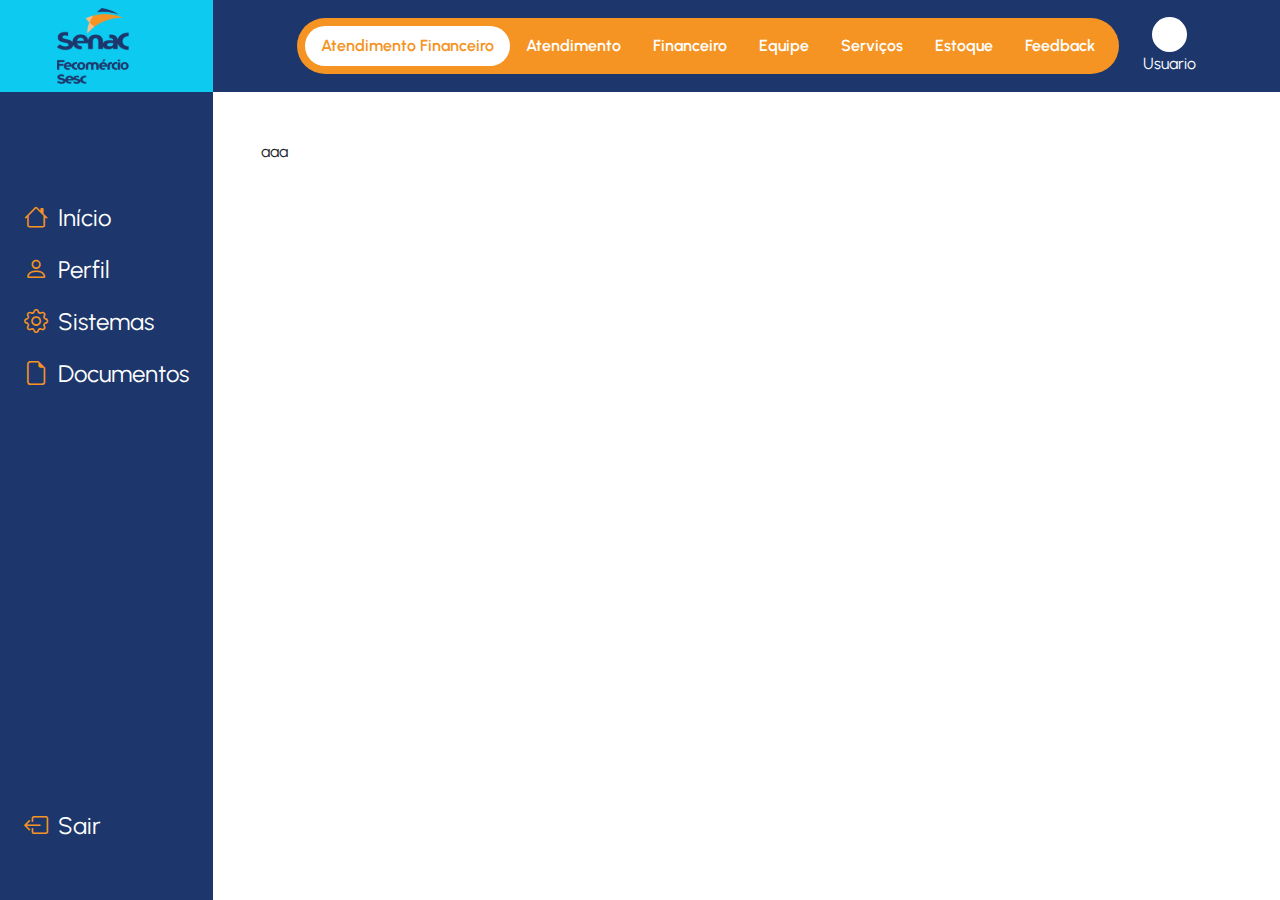
==== index.html @ c38890ae "layout header aside" ====
<!DOCTYPE html>
<html lang="pt-br">
<head>
    <meta charset="UTF-8">
    <meta name="viewport" content="width=device-width, initial-scale=1.0">
    <title>Salão de Beleza Senac</title>
    <link rel="stylesheet" href="https://cdn.jsdelivr.net/npm/bootstrap-icons@1.11.3/font/bootstrap-icons.min.css">
    <link href="https://cdn.jsdelivr.net/npm/bootstrap@5.3.3/dist/css/bootstrap.min.css" rel="stylesheet" integrity="sha384-QWTKZyjpPEjISv5WaRU9OFeRpok6YctnYmDr5pNlyT2bRjXh0JMhjY6hW+ALEwIH" crossorigin="anonymous">
    <link rel="stylesheet" href="global.css">
</head>
<body class="fonte-urbanist">
    <div class="row g-0">
        <!-- barra lateral -->
        <aside class="col-xl-2 d-none d-xl-block">
                <!-- logo -->
                <div class="p-2 bg-info d-flex justify-content-center align-items-center">
                    <img src="assets/senac.logo.svg" width="100px" alt="">
                </div>
        </aside>
        <!-- header -->
        <nav class="col-12 col-xl-10 bg-primaria navbar" style="height: 92.41px;">
            <div class="container justify-content-between justify-content-xl-center ju gap-4">
                <!-- menu lateral -->
                <button class="d-xl-none d-block navbar-toggler border-white" type="button" data-bs-toggle="offcanvas" data-bs-target="#offcanvasNavbar" aria-controls="offcanvasNavbar" aria-label="Toggle navigation">
                    <i class="bi bi-list" style="color: white;"></i>
                </button>
                <!-- titulo -->
                <!-- <h2 class="h2 d-xl-none d-block texto-secundario">Salão de Beleza Senac</h2> -->
                <!-- menu -->
                <ul class="nav nav-pills bg-secundaria p-2 rounded-5 fw-semibold d-none d-xl-flex">
                    <!-- quando ativo usar essas classes == active bg-white texto-secundario rounded-5 -->
                    <li class="nav-item">
                        <a class="nav-link active bg-white texto-secundario rounded-5" href="#">Atendimento Financeiro</a>
                    </li>
                    <li class="nav-item">
                        <a class="nav-link text-white" href="#">Atendimento</a>
                    </li>
                    <li class="nav-item">
                        <a class="nav-link text-white" href="#">Financeiro</a>
                    </li>
                    <li class="nav-item">
                        <a class="nav-link text-white" href="#">Equipe</a>
                    </li>
                    <li class="nav-item">
                        <a class="nav-link text-white" href="#">Serviços</a>
                    </li>
                    <li class="nav-item">
                        <a class="nav-link text-white" href="#">Estoque</a>
                    </li>
                    <li class="nav-item">
                        <a class="nav-link text-white" href="#">Feedback</a>
                    </li>
                </ul>
                <div class="d-flex flex-column justify-content-center align-items-center">
                    <div class="rounded-5 bg-white" style="width: 35px; height: 35px;"></div>
                    <span class="text-white">Usuario</span>
                </div>
            </div>
        </nav>
    </div>
    <div class="row g-0" style="min-height: calc(100vh - 92.41px);">
        <aside class="col-xl-2 d-none d-xl-flex bg-primaria text-white flex-xl-column align-items-center" style="padding-top: 100px; min-height: calc(100vh - 92.41px);">
            <ul class="nav flex-column h-100 pb-5">
                <li class="nav-item">
                    <a href="" class="nav-link" style="font-size: 24px;">
                        <i class="bi bi-house texto-secundario me-1"></i>
                        <span class="text-white">
                            Início
                        </span>
                    </a>
                </li>
                <li class="nav-item">
                    <a href="" class="nav-link" style="font-size: 24px;">
                        <i class="bi bi-person texto-secundario me-1"></i>
                        <span class="text-white">
                            Perfil
                        </span>
                    </a>
                </li>
                <li class="nav-item">
                    <a href="" class="nav-link" style="font-size: 24px;">
                        <i class="bi bi-gear texto-secundario me-1"></i>
                        <span class="text-white">
                            Sistemas
                        </span>
                    </a>
                </li>
                <li class="nav-item">
                    <a href="" class="nav-link" style="font-size: 24px;">
                        <i class="bi bi-file-earmark texto-secundario me-1"></i>
                        <span class="text-white">
                            Documentos
                        </span>
                    </a>
                </li>
                <li class="nav-item mt-auto" >
                    <a href="" class="nav-link" style="font-size: 24px;">
                        <i class="bi bi-box-arrow-left texto-secundario me-1"></i>
                        <span class="text-white">
                            Sair
                        </span>
                    </a>
                </li>
            </ul>
        </aside>
        <main class="col-10 p-5">aaa</main>
    </div>

    <script src="https://cdn.jsdelivr.net/npm/bootstrap@5.3.3/dist/js/bootstrap.bundle.min.js" integrity="sha384-YvpcrYf0tY3lHB60NNkmXc5s9fDVZLESaAA55NDzOxhy9GkcIdslK1eN7N6jIeHz" crossorigin="anonymous"></script>
</body>
</html>
---- global.css ----
@import url('https://fonts.googleapis.com/css2?family=Urbanist:ital,wght@0,100..900;1,100..900&display=swap');

*{
    padding: 0;
    margin: 0;
    box-sizing: border-box;
}

html, body{
    height: 100%;
}

:root{
    --cor-primaria: #1D376C;
    --cor-secundaria: #F59323;
    --cor-terciaria: #FABF80;
    
    --texto-preto: #333333;
    --texto-branco: #ffffff;
    --texto-secundario: #F59323;

    --cor-sucesso: #A7D741;
    --cor-perigo: #FF0505;
    --cor-informacao: #40A8CE;

    --fonte-primaria: "Urbanist", sans-serif;
}

.texto-preto{
    color: var(--texto-preto) !important;
}

.texto-branco{
    color: var(--texto-branco) !important;
}

.texto-secundario{
    color: var(--texto-secundario) !important;
}

.fonte-urbanist{
    font-family: var(--fonte-primaria) !important;
}

.bg-primaria{
    background-color: var(--cor-primaria) !important;
}

.bg-secundaria{
    background-color: var(--cor-secundaria) !important;
}

.bg-terciaria{
    background-color: var(--cor-terciaria) !important;
}

.bg-sucesso{
    background-color: var(--cor-sucesso) !important;
}

.bg-perigo{
    background-color: var(--cor-perigo) !important;
}

.bg-informacao{
    background-color: var(--cor-informacao) !important;
}
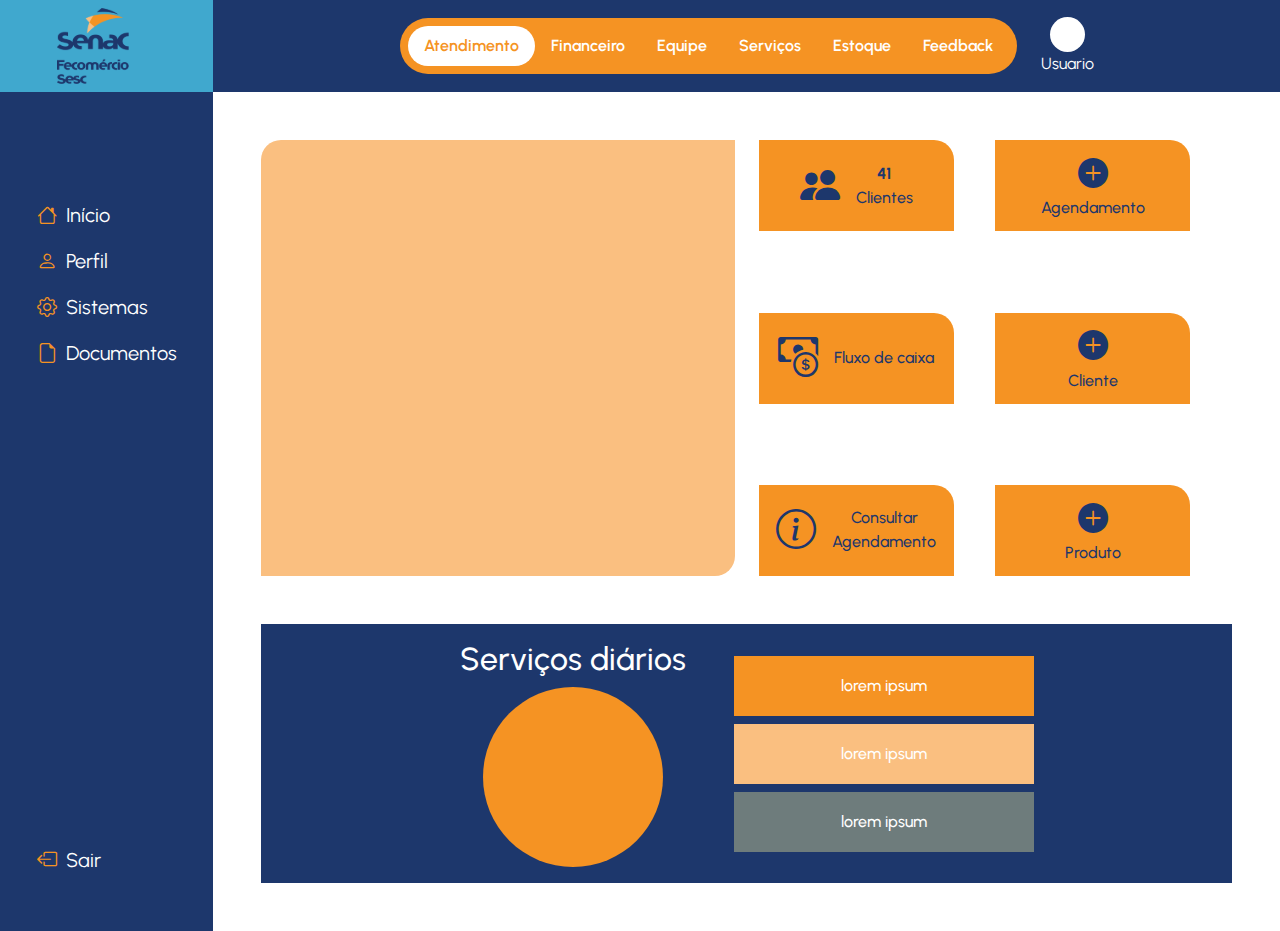
==== commit ad8c08be: "visual e paginas" ====
--- a/index.html
+++ b/index.html
@@ -1,39 +1,109 @@
 <!DOCTYPE html>
 <html lang="pt-br">
+
 <head>
     <meta charset="UTF-8">
     <meta name="viewport" content="width=device-width, initial-scale=1.0">
     <title>Salão de Beleza Senac</title>
     <link rel="stylesheet" href="https://cdn.jsdelivr.net/npm/bootstrap-icons@1.11.3/font/bootstrap-icons.min.css">
-    <link href="https://cdn.jsdelivr.net/npm/bootstrap@5.3.3/dist/css/bootstrap.min.css" rel="stylesheet" integrity="sha384-QWTKZyjpPEjISv5WaRU9OFeRpok6YctnYmDr5pNlyT2bRjXh0JMhjY6hW+ALEwIH" crossorigin="anonymous">
+    <link href="https://cdn.jsdelivr.net/npm/bootstrap@5.3.3/dist/css/bootstrap.min.css" rel="stylesheet"
+        integrity="sha384-QWTKZyjpPEjISv5WaRU9OFeRpok6YctnYmDr5pNlyT2bRjXh0JMhjY6hW+ALEwIH" crossorigin="anonymous">
     <link rel="stylesheet" href="global.css">
 </head>
+
 <body class="fonte-urbanist">
     <div class="row g-0">
         <!-- barra lateral -->
         <aside class="col-xl-2 d-none d-xl-block">
-                <!-- logo -->
-                <div class="p-2 bg-info d-flex justify-content-center align-items-center">
-                    <img src="assets/senac.logo.svg" width="100px" alt="">
-                </div>
+            <!-- logo -->
+            <div class="p-2 bg-informacao d-flex justify-content-center align-items-center">
+                <img src="assets/senac.logo.svg" width="100px" alt="">
+            </div>
         </aside>
         <!-- header -->
         <nav class="col-12 col-xl-10 bg-primaria navbar" style="height: 92.41px;">
             <div class="container justify-content-between justify-content-xl-center ju gap-4">
                 <!-- menu lateral -->
-                <button class="d-xl-none d-block navbar-toggler border-white" type="button" data-bs-toggle="offcanvas" data-bs-target="#offcanvasNavbar" aria-controls="offcanvasNavbar" aria-label="Toggle navigation">
+                <button class="d-xl-none d-block navbar-toggler border-white" type="button" data-bs-toggle="offcanvas"
+                    data-bs-target="#offcanvasNavbar" aria-controls="offcanvasNavbar" aria-label="Toggle navigation">
                     <i class="bi bi-list" style="color: white;"></i>
                 </button>
-                <!-- titulo -->
-                <!-- <h2 class="h2 d-xl-none d-block texto-secundario">Salão de Beleza Senac</h2> -->
+                <!-- menu lateral -->
+                <div class="offcanvas offcanvas-start" tabindex="-1" id="offcanvasNavbar"
+                    aria-labelledby="offcanvasNavbarLabel">
+                    <div class="offcanvas-header bg-informacao">
+                        <h5 class="offcanvas-title" id="offcanvasNavbarLabel">
+                            <img src="assets/senac.logo.svg" width="100px" alt="">
+                        </h5>
+                        <button type="button" class="btn-close" data-bs-dismiss="offcanvas" aria-label="Close"></button>
+                    </div>
+                    <div class="offcanvas-body bg-primaria">
+                        <ul class="nav flex-column h-100 pb-5">
+                            <li class="nav-item">
+                                <div class="dropdown py-1 px-3">
+                                    <a class="btn btn-lg text-white fw-semibold bg-secundaria dropdown-toggle w-100"
+                                        href="#" role="button" data-bs-toggle="dropdown" aria-expanded="false">
+                                        Páginas
+                                    </a>
+
+                                    <ul class="dropdown-menu">
+                                        <li><a class="dropdown-item" href="#">Atendimento</a></li>
+                                        <li><a class="dropdown-item" href="#">Financeiro</a></li>
+                                        <li><a class="dropdown-item" href="#">Equipe</a></li>
+                                        <li><a class="dropdown-item" href="#">Serviços</a></li>
+                                        <li><a class="dropdown-item" href="#">Estoque</a></li>
+                                        <li><a class="dropdown-item" href="#">Feedback</a></li>
+                                    </ul>
+                                </div>
+                            </li>
+                            <li class="nav-item">
+                                <a href="" class="nav-link" style="font-size: 24px;">
+                                    <i class="bi bi-house texto-secundario me-1"></i>
+                                    <span class="text-white">
+                                        Início
+                                    </span>
+                                </a>
+                            </li>
+                            <li class="nav-item">
+                                <a href="" class="nav-link" style="font-size: 24px;">
+                                    <i class="bi bi-person texto-secundario me-1"></i>
+                                    <span class="text-white">
+                                        Perfil
+                                    </span>
+                                </a>
+                            </li>
+                            <li class="nav-item">
+                                <a href="" class="nav-link" style="font-size: 24px;">
+                                    <i class="bi bi-gear texto-secundario me-1"></i>
+                                    <span class="text-white">
+                                        Sistemas
+                                    </span>
+                                </a>
+                            </li>
+                            <li class="nav-item">
+                                <a href="" class="nav-link" style="font-size: 24px;">
+                                    <i class="bi bi-file-earmark texto-secundario me-1"></i>
+                                    <span class="text-white">
+                                        Documentos
+                                    </span>
+                                </a>
+                            </li>
+                            <li class="nav-item">
+                                <a href="" class="nav-link" style="font-size: 24px;">
+                                    <i class="bi bi-box-arrow-left texto-secundario me-1"></i>
+                                    <span class="text-white">
+                                        Sair
+                                    </span>
+                                </a>
+                            </li>
+                        </ul>
+                    </div>
+                </div>
                 <!-- menu -->
                 <ul class="nav nav-pills bg-secundaria p-2 rounded-5 fw-semibold d-none d-xl-flex">
                     <!-- quando ativo usar essas classes == active bg-white texto-secundario rounded-5 -->
                     <li class="nav-item">
-                        <a class="nav-link active bg-white texto-secundario rounded-5" href="#">Atendimento Financeiro</a>
-                    </li>
-                    <li class="nav-item">
-                        <a class="nav-link text-white" href="#">Atendimento</a>
+                        <a class="nav-link active bg-white texto-secundario rounded-5" href="#">Atendimento</a>
                     </li>
                     <li class="nav-item">
                         <a class="nav-link text-white" href="#">Financeiro</a>
@@ -59,10 +129,11 @@
         </nav>
     </div>
     <div class="row g-0" style="min-height: calc(100vh - 92.41px);">
-        <aside class="col-xl-2 d-none d-xl-flex bg-primaria text-white flex-xl-column align-items-center" style="padding-top: 100px; min-height: calc(100vh - 92.41px);">
+        <aside class="col-xl-2 d-none d-xl-flex bg-primaria text-white flex-xl-column align-items-center"
+            style="padding-top: 100px; min-height: calc(100vh - 92.41px);">
             <ul class="nav flex-column h-100 pb-5">
                 <li class="nav-item">
-                    <a href="" class="nav-link" style="font-size: 24px;">
+                    <a href="" class="nav-link" style="font-size: 20px;">
                         <i class="bi bi-house texto-secundario me-1"></i>
                         <span class="text-white">
                             Início
@@ -70,7 +141,7 @@
                     </a>
                 </li>
                 <li class="nav-item">
-                    <a href="" class="nav-link" style="font-size: 24px;">
+                    <a href="" class="nav-link" style="font-size: 20px;">
                         <i class="bi bi-person texto-secundario me-1"></i>
                         <span class="text-white">
                             Perfil
@@ -78,7 +149,7 @@
                     </a>
                 </li>
                 <li class="nav-item">
-                    <a href="" class="nav-link" style="font-size: 24px;">
+                    <a href="" class="nav-link" style="font-size: 20px;">
                         <i class="bi bi-gear texto-secundario me-1"></i>
                         <span class="text-white">
                             Sistemas
@@ -86,15 +157,15 @@
                     </a>
                 </li>
                 <li class="nav-item">
-                    <a href="" class="nav-link" style="font-size: 24px;">
+                    <a href="" class="nav-link" style="font-size: 20px;">
                         <i class="bi bi-file-earmark texto-secundario me-1"></i>
                         <span class="text-white">
                             Documentos
                         </span>
                     </a>
                 </li>
-                <li class="nav-item mt-auto" >
-                    <a href="" class="nav-link" style="font-size: 24px;">
+                <li class="nav-item mt-auto">
+                    <a href="" class="nav-link" style="font-size: 20px;">
                         <i class="bi bi-box-arrow-left texto-secundario me-1"></i>
                         <span class="text-white">
                             Sair
@@ -103,9 +174,151 @@
                 </li>
             </ul>
         </aside>
-        <main class="col-10 p-5">aaa</main>
+        <main class="col-10 p-5 container-sm">
+            <section class="row">
+                <section class="col-12 col-xl-6">
+                    <div class="w-100 bg-terciaria" style="height: 436px; border-radius: 20px 0 20px 0;">
+
+                    </div>
+                </section>
+                <section class="col-12 col-xl-6 mt-5 mt-xl-0">
+                    <!-- grid de cards -->
+                    <div class="w-100" style="height: 436px;">
+                        <div class="w-100 row" style="height: 33.3%;">
+                            <div class="col-6 d-flex align-items-start">
+                                <!-- card -->
+                                <div class="bg-secundaria texto-primario d-flex justify-content-center align-items-center gap-3"
+                                    style="width: 195px; height: 91px; border-top-right-radius: 20px;">
+                                    <i class="bi bi-people-fill" style="font-size: 40px;"></i>
+                                    <div class="d-flex flex-column align-items-center justify-content-center">
+                                        <span class="fw-bold">41</span>
+                                        <span class="fw-medium">Clientes</span>
+                                    </div>
+                                </div>
+                            </div>
+                            <div class="col-6 d-flex align-items-start">
+                                <!-- button -->
+                                <button type="button"
+                                    class="border-0 bg-secundaria texto-primario d-flex flex-column justify-content-center align-items-center"
+                                    style="width: 195px; height: 91px; border-top-right-radius: 20px; cursor: pointer;"
+                                    data-bs-toggle="modal" data-bs-target="#exampleModal">
+                                    <i class="bi bi-plus-circle-fill" style="font-size: 30px;"></i>
+                                    <span class="fw-medium">Agendamento</span>
+                                </button>
+                                <!-- modal -->
+                                <div class="modal fade" id="exampleModal" tabindex="-1"
+                                    aria-labelledby="exampleModalLabel" aria-hidden="true">
+                                    <div class="modal-dialog modal-fullscreen">
+                                        <div class="modal-content">
+                                            <div class="modal-header">
+                                                <h1 class="modal-title fs-5 texto-primario" id="exampleModalLabel">
+                                                    <i class="bi bi-plus-square"></i>
+                                                    Cadastro funcionário
+                                                </h1>
+                                                <button type="button" class="btn-close" data-bs-dismiss="modal"
+                                                    aria-label="Close"></button>
+                                            </div>
+                                            <div class="modal-body">
+                                                <section class="border border-1 border-secondary" style="min-height: 500px;">
+                                                    <div class="w-100 border-bottom d-flex" style="border-color: #ccc;">
+                                                        <button class="w-100 bg-white tab-menu-ativo" style="width: 33.3%;; height: 76px; border: 0;" id="agendar"
+                                                        >
+                                                            Agendar Horário
+                                                        </button>
+                                                        <button class="w-100 bg-white" style="width: 33.3%; height: 76px; border: 0;" id="bloquear">
+                                                            Bloquear Horário
+                                                        </button>
+                                                        <button class="w-100 bg-white" style="width: 33.3%; height: 76px; border: 0;" id="desbloquear">
+                                                            Desbloquear Horário
+                                                        </button>
+                                                    </div>
+                                                    <div class="p-4" id="conteudo-modal">
+                                                        <!-- inserido dinamicamente com js -->
+                                                        
+                                                    </div>
+                                                </section>
+                                            </div>
+                                            <div class="modal-footer">
+                                                <button type="button" class="btn bg-sucesso text-white w-100"
+                                                    data-bs-dismiss="modal" id="btn-agenda">Agendar</button>
+                                            </div>
+                                        </div>
+                                    </div>
+                                </div>
+                            </div>
+                        </div>
+                        <div class="w-100 row" style="height: 33.3%;">
+                            <div class="col-6 d-flex align-items-center">
+                                <!-- card -->
+                                <div class="bg-secundaria texto-primario d-flex justify-content-center align-items-center gap-3"
+                                    style="width: 195px; height: 91px; border-top-right-radius: 20px;">
+                                    <i class="bi bi-cash-coin" style="font-size: 40px;"></i>
+                                    <div class="d-flex flex-column align-items-center justify-content-center">
+                                        <span class="fw-medium">Fluxo de caixa</span>
+                                    </div>
+                                </div>
+                            </div>
+                            <div class="col-6 d-flex align-items-center">
+                                <!-- button -->
+                                <div class="bg-secundaria texto-primario d-flex flex-column justify-content-center align-items-center"
+                                    style="width: 195px; height: 91px; border-top-right-radius: 20px; cursor: pointer;">
+                                    <i class="bi bi-plus-circle-fill" style="font-size: 30px;"></i>
+                                    <span class="fw-medium">Cliente</span>
+                                </div>
+                            </div>
+                        </div>
+                        <div class="w-100 row" style="height: 33.3%;">
+                            <div class="col-6 d-flex align-items-end">
+                                <!-- card -->
+                                <div class="bg-secundaria texto-primario d-flex justify-content-center align-items-center gap-3"
+                                    style="width: 195px; height: 91px; border-top-right-radius: 20px;">
+                                    <i class="bi bi-info-circle" style="font-size: 40px;"></i>
+                                    <div class="d-flex flex-column align-items-center justify-content-center">
+                                        <span class="fw-medium">Consultar</span>
+                                        <span class="fw-medium">Agendamento</span>
+                                    </div>
+                                </div>
+                            </div>
+                            <div class="col-6 d-flex align-items-end">
+                                <!-- button -->
+                                <div class="bg-secundaria texto-primario d-flex flex-column justify-content-center align-items-center"
+                                    style="width: 195px; height: 91px; border-top-right-radius: 20px; cursor: pointer;">
+                                    <i class="bi bi-plus-circle-fill" style="font-size: 30px;"></i>
+                                    <span class="fw-medium">Produto</span>
+                                </div>
+                            </div>
+                        </div>
+                    </div>
+                </section>
+            </section>
+            <!-- seção grafico -->
+            <section class="w-100 bg-primaria mt-5 p-3 d-flex align-items-center justify-content-center gap-5">
+                <div class="d-flex flex-column justify-content-center align-items-center text-white">
+                    <h2>Serviços diários</h2>
+                    <div class="bg-secundaria" style="width: 180px; height: 180px; border-radius: 50%;"></div>
+                </div>
+                <div class="d-flex flex-column gap-2 w-100" style="max-width: 300px;">
+                    <div class="w-100 bg-secundaria d-flex justify-content-center align-items-center fw-medium text-white"
+                        style="height: 60px;">
+                        lorem ipsum
+                    </div>
+                    <div class="w-100 bg-terciaria d-flex justify-content-center align-items-center fw-medium text-white"
+                        style="height: 60px;">
+                        lorem ipsum
+                    </div>
+                    <div class="w-100 bg-cinza d-flex justify-content-center align-items-center fw-medium text-white"
+                        style="height: 60px;">
+                        lorem ipsum
+                    </div>
+                </div>
+            </section>
+        </main>
     </div>
 
-    <script src="https://cdn.jsdelivr.net/npm/bootstrap@5.3.3/dist/js/bootstrap.bundle.min.js" integrity="sha384-YvpcrYf0tY3lHB60NNkmXc5s9fDVZLESaAA55NDzOxhy9GkcIdslK1eN7N6jIeHz" crossorigin="anonymous"></script>
+    <script src="https://cdn.jsdelivr.net/npm/bootstrap@5.3.3/dist/js/bootstrap.bundle.min.js"
+        integrity="sha384-YvpcrYf0tY3lHB60NNkmXc5s9fDVZLESaAA55NDzOxhy9GkcIdslK1eN7N6jIeHz"
+        crossorigin="anonymous"></script>
+    <script src="index.js"></script>
 </body>
+
 </html>--- a/global.css
+++ b/global.css
@@ -19,9 +19,12 @@
     --texto-branco: #ffffff;
     --texto-secundario: #F59323;
 
+    --cor-table: #d9d9d9;
+
     --cor-sucesso: #A7D741;
     --cor-perigo: #FF0505;
     --cor-informacao: #40A8CE;
+    --cor-cinza: #6E7C7C;
 
     --fonte-primaria: "Urbanist", sans-serif;
 }
@@ -32,6 +35,10 @@
 
 .texto-branco{
     color: var(--texto-branco) !important;
+}
+
+.texto-primario{
+    color: var(--cor-primaria) !important;
 }
 
 .texto-secundario{
@@ -64,4 +71,16 @@
 
 .bg-informacao{
     background-color: var(--cor-informacao) !important;
+}
+
+.bg-cinza{
+    background-color: var(--cor-cinza) !important;
+}
+
+.bg-table{
+    background-color: var(--cor-table) !important;
+}
+
+.tab-menu-ativo{
+    border-top: 10px solid var(--cor-primaria) !important;
 }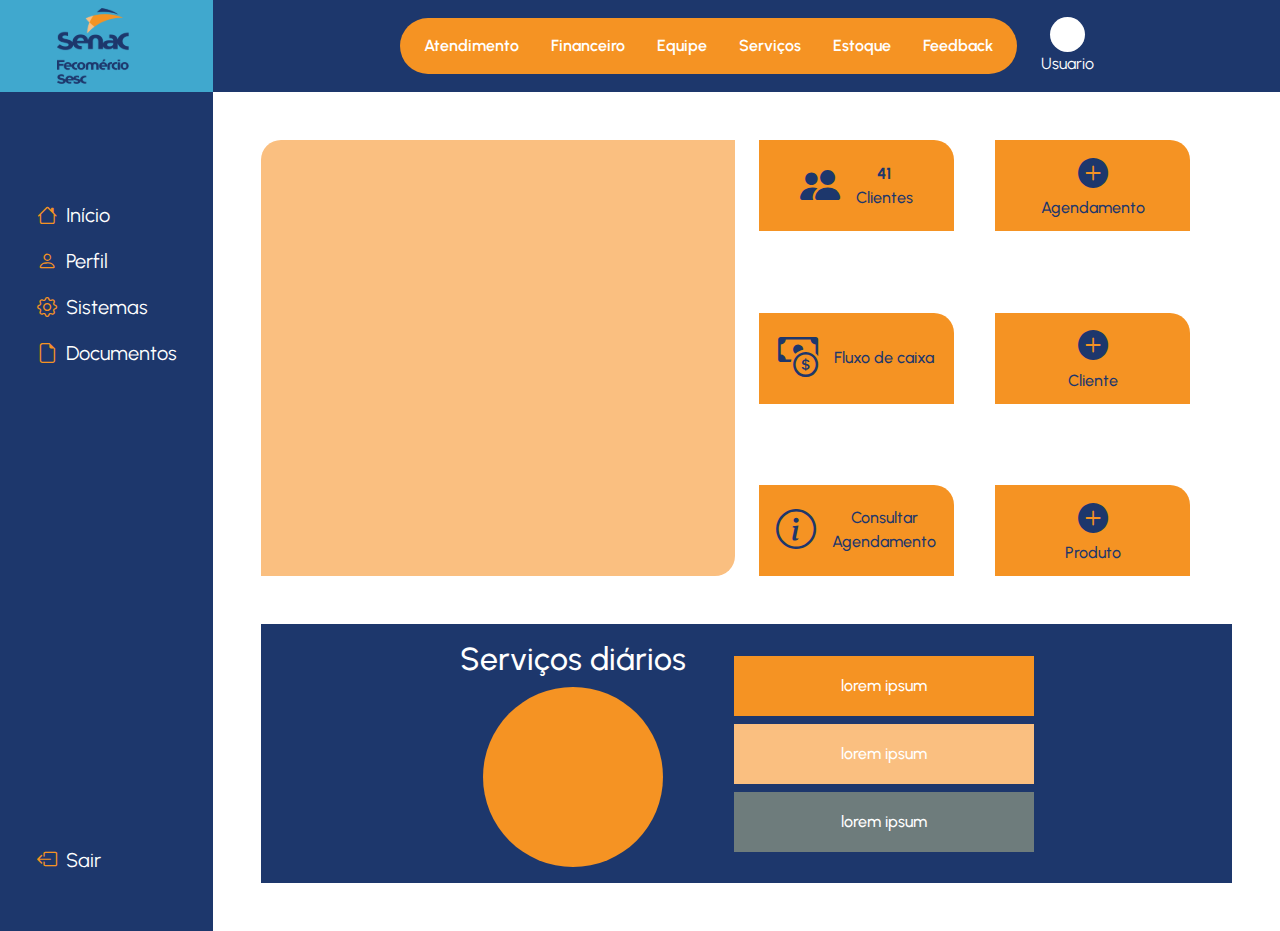
==== commit b2e47fd2: "linkagem" ====
--- a/index.html
+++ b/index.html
@@ -47,17 +47,17 @@
                                     </a>
 
                                     <ul class="dropdown-menu">
-                                        <li><a class="dropdown-item" href="#">Atendimento</a></li>
-                                        <li><a class="dropdown-item" href="#">Financeiro</a></li>
-                                        <li><a class="dropdown-item" href="#">Equipe</a></li>
-                                        <li><a class="dropdown-item" href="#">Serviços</a></li>
-                                        <li><a class="dropdown-item" href="#">Estoque</a></li>
-                                        <li><a class="dropdown-item" href="#">Feedback</a></li>
+                                        <li><a class="dropdown-item" href="./pages/atendimento.html">Atendimento</a></li>
+                                        <li><a class="dropdown-item" href="./pages/financeiro.html">Financeiro</a></li>
+                                        <li><a class="dropdown-item" href="./pages/equipe.html">Equipe</a></li>
+                                        <li><a class="dropdown-item" href="./pages/servicos.html">Serviços</a></li>
+                                        <li><a class="dropdown-item" href="./pages/estoque.html">Estoque</a></li>
+                                        <li><a class="dropdown-item" href="./pages/feedback.html">Feedback</a></li>
                                     </ul>
                                 </div>
                             </li>
                             <li class="nav-item">
-                                <a href="" class="nav-link" style="font-size: 24px;">
+                                <a href="./index.html" class="nav-link" style="font-size: 24px;">
                                     <i class="bi bi-house texto-secundario me-1"></i>
                                     <span class="text-white">
                                         Início
@@ -103,22 +103,22 @@
                 <ul class="nav nav-pills bg-secundaria p-2 rounded-5 fw-semibold d-none d-xl-flex">
                     <!-- quando ativo usar essas classes == active bg-white texto-secundario rounded-5 -->
                     <li class="nav-item">
-                        <a class="nav-link active bg-white texto-secundario rounded-5" href="#">Atendimento</a>
-                    </li>
-                    <li class="nav-item">
-                        <a class="nav-link text-white" href="#">Financeiro</a>
-                    </li>
-                    <li class="nav-item">
-                        <a class="nav-link text-white" href="#">Equipe</a>
-                    </li>
-                    <li class="nav-item">
-                        <a class="nav-link text-white" href="#">Serviços</a>
-                    </li>
-                    <li class="nav-item">
-                        <a class="nav-link text-white" href="#">Estoque</a>
-                    </li>
-                    <li class="nav-item">
-                        <a class="nav-link text-white" href="#">Feedback</a>
+                        <a class="nav-link text-white" href="./pages/atendimento.html">Atendimento</a>
+                    </li>
+                    <li class="nav-item">
+                        <a class="nav-link text-white" href="./pages/financeiro.html">Financeiro</a>
+                    </li>
+                    <li class="nav-item">
+                        <a class="nav-link text-white" href="./pages/equipe.html">Equipe</a>
+                    </li>
+                    <li class="nav-item">
+                        <a class="nav-link text-white" href="./pages/servicos.html">Serviços</a>
+                    </li>
+                    <li class="nav-item">
+                        <a class="nav-link text-white" href="./pages/estoque.html">Estoque</a>
+                    </li>
+                    <li class="nav-item">
+                        <a class="nav-link text-white" href="./pages/feedback.html">Feedback</a>
                     </li>
                 </ul>
                 <div class="d-flex flex-column justify-content-center align-items-center">
@@ -133,7 +133,7 @@
             style="padding-top: 100px; min-height: calc(100vh - 92.41px);">
             <ul class="nav flex-column h-100 pb-5">
                 <li class="nav-item">
-                    <a href="" class="nav-link" style="font-size: 20px;">
+                    <a href="./index.html" class="nav-link" style="font-size: 20px;">
                         <i class="bi bi-house texto-secundario me-1"></i>
                         <span class="text-white">
                             Início
@@ -238,10 +238,6 @@
                                                     </div>
                                                 </section>
                                             </div>
-                                            <div class="modal-footer">
-                                                <button type="button" class="btn bg-sucesso text-white w-100"
-                                                    data-bs-dismiss="modal" id="btn-agenda">Agendar</button>
-                                            </div>
                                         </div>
                                     </div>
                                 </div>
